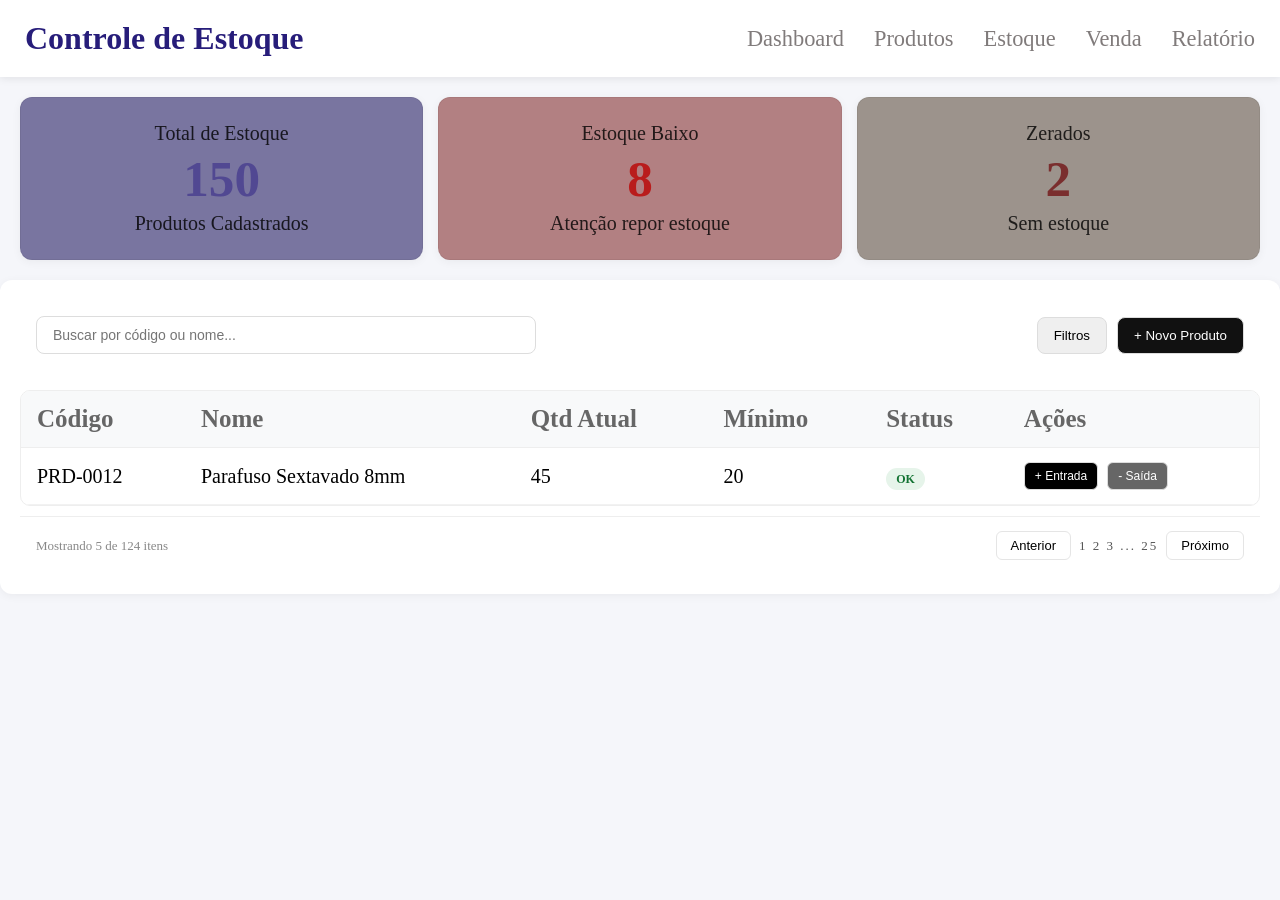
==== index.html @ cd9863dd "alterei o nome do arquivo para index.html" ====
<!doctype html>
<html lang="pt-br">
  <head>
    <meta charset="UTF-8" />
    <meta name="viewport" content="width=device-width, initial-scale=1.0" />
    <link rel="stylesheet" href="style.css" />
    <title>Projeto Gestão de Estoque</title>
  </head>

  <body>
    <header>
      <div class="container">
        <h1>Controle de Estoque</h1>
        <nav>
          <ul>
            <li><a href="" class="dashboard">Dashboard</a></li>

            <li><a href="" class="produtos">Produtos</a></li>

            <li><a href="" class="estoque">Estoque</a></li>

            <li><a href="" class="venda">Venda</a></li>

            <li><a href="" class="relatorio">Relatório</a></li>
          </ul>
        </nav>
      </div>
    </header>

    <main>
      <section class="cards">
        <h2 class="tituloescondido"">Resumo do estoque</h2>
        <!--Adicionado apenas por causa da semântica-->
        <div class="total">
          <p>Total de Estoque</p>
          <h2>150</h2>
          <p>Produtos Cadastrados</p>
        </div>

        <div class="estoquebaixo">
          <p>Estoque Baixo</p>
          <h2>8</h2>
          <p>Atenção repor estoque</p>
        </div>

        <div class="zerados">
          <p>Zerados</p>
          <h2>2</h2>
          <p>Sem estoque</p>
        </div>
      </section>

      <section class="dadosstorage">
        <!--1.Barra de Navegação-->
        <div class="toolbar">
          <div class="busca">
            <input
              type="search"
              placeholder="Buscar por código ou nome..."
              name=""
              id=""
            />
          </div>

          <div class="acoes-topo">
            <button class="btn-filtros" type="button">Filtros</button>
            <button class="btn-novo" type="button">+ Novo Produto</button>
          </div>
        </div>
        <!--2. Tabela-->
        <div class="tabela-container">
          <table>
            <thead>
              <tr>
                <th>Código</th>
                <th>Nome</th>
                <th>Qtd Atual</th>
                <th>Mínimo</th>
                <th>Status</th>
                <th>Ações</th>
              </tr>
            </thead>

            <tbody>
              <tr>
                <td>PRD-0012</td>
                <td>Parafuso Sextavado 8mm</td>
                <td>45</td>
                <td>20</td>
                <td><span class="status-ok">OK</span></td>
                <td>
                  <button type="button" class="entrada">+ Entrada</button>
                  <button type="button" class="saida">- Saída</button>
                </td>
              </tr>
              <!--repete os outros <tr>-->
            </tbody>
          </table>
        </div>
        <!--3. RODAPÉ DA TABELA-->
        <div class="paginacao">
          <p>Mostrando 5 de 124 itens</p>
          <div class="paginas">
            <button type="button">Anterior</button>
            <span>1 2 3 ... 25</span>
            <button type="button">Próximo</button>
          </div>
        </div>
      </section>
    </main>
  </body>
</html>
---- style.css ----
@charset 'utf-8';


*{
    margin: 0;
    padding: 0;
    box-sizing: border-box;
   
}

body{
    background-color: #f5f6fa;
}

header{
    background-color: #ffffff;
    box-shadow: 0 2px 8px rgba(0, 0, 0, 0.08);
}

.container{
    display: flex;
    justify-content: space-between;
    align-items: center;
    padding: 20px 25px;
   
}

h1{
    color: #271d7a;
}


ul{
    display: flex;
    gap: 30px;
    list-style: none;
    
}

a{
    color: #807b7b;
    text-decoration: none;
    font-size: 1.4rem;
    cursor: pointer;

}

.dashboard:hover, .produtos:hover, .estoque:hover, .venda:hover, .relatorio:hover{
    color: #271d7a;
}

.cards{
    display: flex;
    gap: 20px 15px;
    padding: 20px;
  
}

 
.total{
   border-color: #e8e5ff; 
   background-color: #2d24689d;  
   
}

.estoquebaixo{
    border-color: #ffe4e4;
    background-color: #7a1a1a89;
    
}

.zerados{
    border-color: #f5efe8;
    background-color: #5a4a3a92;
    
}



.total, .estoquebaixo, .zerados{
    flex: 1;
    text-align: center;
    border-radius: 12px;
    padding: 20px;
    border: 1px solid rgba(0, 0, 0, 0.06);
    box-shadow: 0 2px 10px rgba(0, 0, 0, 0.05);
}


.cards p {
    font-size: 20px;
    margin: 4px 0;
    opacity: 0.8;
}

.total h2, .estoquebaixo h2, .zerados h2{
    font-size: 3.2rem;
    margin: 8px 0;
    line-height: 1;
}

.total h2{
    
    color: #3b2f8aa3;
}

.estoquebaixo h2{
    
    color: #b91c1c;
}

.zerados h2{
    
    color: #7a2e2e;
}

.tituloescondido{/*chamamos de sr-only = screen-reader only. serve para esconder algo na tela, mas deixa o google e leitores de cegos lerem*/
  position: absolute;/*tia o tpitulo do fluxo da página, Ele não empurra mais nada.*/
  width: 1px;
  height: 1px;
  padding: 0;
  margin: -1px;
  overflow: hidden;/*Se tiver texto maior que 1px, corta e não deixa vazar.*/
  clip-path: inset(50%);/*é a tesoura moderna. corta 50% de cada lado, o elemento some visualmente, substituindo o clip.*/
  white-space: nowrap;/*Garante que o texto não quebre linha e não apareça borda estranha*/
  border: 0;

  /*porque não usei o display: none? none, o google também não vê. por isso usei esse truque.*/
   
}

.dadosstorage{
    background-color: #ffffff;
    border-radius: 12px;
    padding: 20px;
    box-shadow: 0 2px 10px rgba(0, 0, 0,0.05 );
}

.toolbar{
  display: flex;
  justify-content: space-between;
  align-items: center;
  gap: 16px;
  padding: 16px;
}

.busca{
  flex: 1; /* faz a busca crescer */
}

.busca input{
  width: 100%;
  max-width: 500px; /* fica grande mas não gigante */
  padding: 10px 16px;
  border-radius: 8px;
  border: 1px solid #ddd;
  font-size: 14px;
}

.acoes-topo{
  display: flex;
  gap: 10px;
  flex-shrink: 0; /* botões não esmagam */
}

.acoes-topo button{
    padding: 10px 16px;
    border-radius: 8px;
    border: 1px solid #ddd;
    cursor: pointer;
    font-weight: 500;
}

.btn-novo{
    background: #111;
    color: #fff;
    border-color: #111;
}

/*Container branco da tabela*/
.tabela-container{
    margin-top: 20px;
    border-top: 20px;
    border: 1px solid #eee;
    border-radius: 10px;
    overflow: hidden;/*deixa as bordas arredondadas*/
}

table{
    width: 100%;
    border-collapse: collapse;
}

th{
    background: #f8f9fa;
    text-align: left;
    padding: 14px 16px;
    font-size: 25px;
    color: #666;
    border-bottom: 1px solid #eee;
}

td{
    padding: 14px 16px;
    font-size: 20px;
    border-bottom: 1px solid #f2f2f2;
}

tbody tr:hover{
    background: #f9f9f9;
}

/*Status colorido*/
.status-ok{
    background: #e6f4ea;
    color: #137333;
    padding: 4px 10px;
    border-radius: 20px;
    font-size: 12px;
    font-weight: 600;
}

/*Botões de Entrada / Saída*/

.entrada, .saida{
    padding: 6px 10px;
    border-radius: 6px;
    border: 1px solid #ddd;
    cursor: pointer;
    font-size: 12px;
    margin-right: 4px;
    color: #fff;
}

.entrada:hover, .saida:hover{
    background: #000;
    color: #137333;
}

.entrada{
    background: #000;
}

.saida{
    background: #666;
}


/*RODAPÉ DA TABEÇA - PAGINAÇÃO */
.paginacao{
    display: flex;
    justify-content: space-between;
    align-items: center;
    padding: 14px 16px;
    border-top: 1px solid #eee;
    margin-top: 10px;
    background: #fff;
}

.paginacao p{
    font-size: 13px;
    color: #888;
    margin: 0px;
}

.paginas{
    display: flex;
    align-items: center;
    gap: 8px;
}

.paginas span{
    font-size: 13px;
    color: #555;
    letter-spacing: 2px;/*separa 0 1 2 3 ... 25*/
} 

.paginas button{
    padding: 6px 14px;
    border: 1px solid #e5e5e5;
    background: #fff;
    border-radius: 6px;
    font-size: 13px;
    cursor: pointer;
}

.paginas button:hover{
    background: #000;
    color: #fff;
    border-color: #000;
}
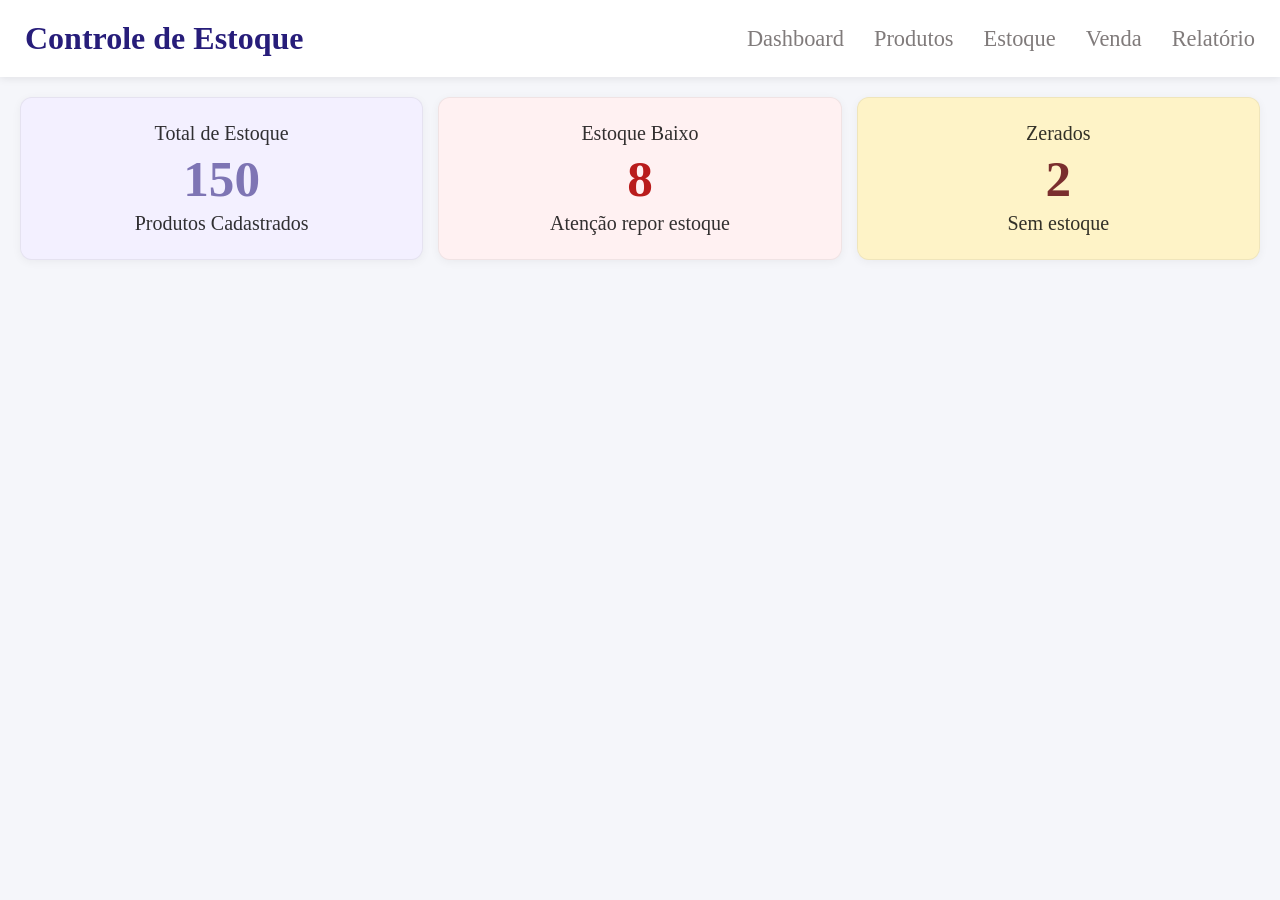
==== commit e4d81383: "refactor: organiza pasta css/js e cria pagina de produtos com tabela excel" ====
--- a/index.html
+++ b/index.html
@@ -3,7 +3,7 @@
   <head>
     <meta charset="UTF-8" />
     <meta name="viewport" content="width=device-width, initial-scale=1.0" />
-    <link rel="stylesheet" href="style.css" />
+    <link rel="stylesheet" href="css/global-style.css" />
     <title>Projeto Gestão de Estoque</title>
   </head>
 
@@ -14,13 +14,9 @@
         <nav>
           <ul>
             <li><a href="" class="dashboard">Dashboard</a></li>
-
-            <li><a href="" class="produtos">Produtos</a></li>
-
+            <li><a href="produtos.html" class="produtos">Produtos</a></li>
             <li><a href="" class="estoque">Estoque</a></li>
-
             <li><a href="" class="venda">Venda</a></li>
-
             <li><a href="" class="relatorio">Relatório</a></li>
           </ul>
         </nav>
@@ -29,20 +25,17 @@
 
     <main>
       <section class="cards">
-        <h2 class="tituloescondido"">Resumo do estoque</h2>
-        <!--Adicionado apenas por causa da semântica-->
+        <h2 class="tituloescondido">Resumo do estoque</h2>
         <div class="total">
           <p>Total de Estoque</p>
           <h2>150</h2>
           <p>Produtos Cadastrados</p>
         </div>
-
         <div class="estoquebaixo">
           <p>Estoque Baixo</p>
           <h2>8</h2>
           <p>Atenção repor estoque</p>
         </div>
-
         <div class="zerados">
           <p>Zerados</p>
           <h2>2</h2>
@@ -50,63 +43,29 @@
         </div>
       </section>
 
-      <section class="dadosstorage">
-        <!--1.Barra de Navegação-->
-        <div class="toolbar">
-          <div class="busca">
-            <input
-              type="search"
-              placeholder="Buscar por código ou nome..."
-              name=""
-              id=""
-            />
-          </div>
-
-          <div class="acoes-topo">
-            <button class="btn-filtros" type="button">Filtros</button>
-            <button class="btn-novo" type="button">+ Novo Produto</button>
-          </div>
-        </div>
-        <!--2. Tabela-->
-        <div class="tabela-container">
-          <table>
-            <thead>
-              <tr>
-                <th>Código</th>
-                <th>Nome</th>
-                <th>Qtd Atual</th>
-                <th>Mínimo</th>
-                <th>Status</th>
-                <th>Ações</th>
-              </tr>
-            </thead>
-
-            <tbody>
-              <tr>
-                <td>PRD-0012</td>
-                <td>Parafuso Sextavado 8mm</td>
-                <td>45</td>
-                <td>20</td>
-                <td><span class="status-ok">OK</span></td>
-                <td>
-                  <button type="button" class="entrada">+ Entrada</button>
-                  <button type="button" class="saida">- Saída</button>
-                </td>
-              </tr>
-              <!--repete os outros <tr>-->
-            </tbody>
-          </table>
-        </div>
-        <!--3. RODAPÉ DA TABELA-->
-        <div class="paginacao">
-          <p>Mostrando 5 de 124 itens</p>
-          <div class="paginas">
-            <button type="button">Anterior</button>
-            <span>1 2 3 ... 25</span>
-            <button type="button">Próximo</button>
-          </div>
-        </div>
-      </section>
+        
+        
+        
     </main>
   </body>
 </html>
+
+<!--
+================ LEGENDA DIDÁTICA - index.html =================
+
+AÇÃO 1 - CABEÇALHO (HEADER) - NAVEGAÇÃO GLOBAL:
+- <header>: Semântica, é o topo do sistema
+- div class="container": Truque que você usou pra centralizar e limitar largura, igual em todas as páginas
+- h1 Controle de Estoque: Título do sistema
+- nav > ul > li > a: Menu de navegação. Você usou classes (dashboard, produtos, etc) pra estilizar cada um
+    - href="produtos.html": Link que leva pra página de produtos que fizemos
+
+AÇÃO 2 - CARDS DE RESUMO (DASHBOARD):
+- <main>: Conteúdo principal, semântica correta
+- section class="cards": Agrupa os 3 cards, seu CSS deixa eles em flex/grid
+- h2 class="tituloescondido":  H2 pra semântica mas escondido no CSS, porque leitor de tela precisa
+- div total / estoquebaixo / zerados: São os 3 indicadores. Estrutura p > h2 > p = rótulo > número grande > descrição
+
+
+O QUE EU APRENDE AQUI: Separar estrutura semântica (header, main, section) do visual (que está todo no global-style.css)
+-->
--- a/css/global-style.css
+++ b/css/global-style.css
@@ -0,0 +1,317 @@
+@charset 'utf-8';
+
+*{
+    margin: 0;
+    padding: 0;
+    box-sizing: border-box;
+}
+
+body{
+    background-color: #f5f6fa;
+}
+
+header{
+    background-color: #ffffff;
+    box-shadow: 0 2px 8px rgba(0, 0, 0, 0.08);
+}
+
+.container{
+    display: flex;
+    justify-content: space-between;
+    align-items: center;
+    padding: 20px 25px;
+}
+
+h1{
+    color: #271d7a;
+}
+
+ul{
+    display: flex;
+    gap: 30px;
+    list-style: none;
+}
+
+a{
+    color: #807b7b;
+    text-decoration: none;
+    font-size: 1.4rem;
+    cursor: pointer;
+}
+
+.dashboard:hover, .produtos:hover, .estoque:hover, .venda:hover, .relatorio:hover{
+    color: #271d7a;
+}
+
+.cards{
+    display: flex;
+    gap: 20px 15px;
+    padding: 20px;
+}
+ 
+.total{
+   border-color: #e8e5ff; 
+   background-color: #f3f0ff;  
+}
+
+.estoquebaixo{ 
+    background: #fff1f2; 
+    border-color: #ffe4e4; 
+}
+
+.zerados{ 
+    background: #fef3c7;
+    border-color: #fde68a;
+ }
+
+.total, .estoquebaixo, .zerados{
+    flex: 1;
+    text-align: center;
+    border-radius: 12px;
+    padding: 20px;
+    border: 1px solid rgba(0, 0, 0, 0.06);
+    box-shadow: 0 2px 10px rgba(0, 0, 0, 0.05);
+}
+
+.cards p {
+    font-size: 20px;
+    margin: 4px 0;
+    opacity: 0.8;
+}
+
+.total h2, .estoquebaixo h2, .zerados h2{
+    font-size: 3.2rem;
+    margin: 8px 0;
+    line-height: 1;
+}
+
+.total h2{ color: #3b2f8aa3; }
+.estoquebaixo h2{ color: #b91c1c; }
+.zerados h2{ color: #7a2e2e; }
+
+.tituloescondido{
+  position: absolute;
+  width: 1px;
+  height: 1px;
+  padding: 0;
+  margin: -1px;
+  overflow: hidden;
+  clip-path: inset(50%);
+  white-space: nowrap;
+  border: 0;
+}
+
+.dadosstorage{
+    background-color: #ffffff;
+    border-radius: 12px;
+    padding: 20px;
+    box-shadow: 0 2px 10px rgba(0, 0, 0,0.05 );
+}
+
+.toolbar{
+  display: flex;
+  justify-content: space-between;
+  align-items: center;
+  gap: 16px;
+  padding: 16px;
+}
+
+.busca{ flex: 1; }
+
+.busca input{
+  width: 100%;
+  max-width: 500px;
+  padding: 10px 16px;
+  border-radius: 8px;
+  border: 1px solid #ddd;
+  font-size: 14px;
+}
+
+.acoes-navegacao{
+  display: flex;
+  gap: 10px;
+  flex-shrink: 0;
+}
+
+.btn-primario{
+    background: #111;
+    color:white;
+    padding: 10px 16px;
+    border-radius: 8px;
+    border: none;
+    cursor: pointer;
+}
+
+.btn-secundario{
+    background:#f1f1f1;
+    padding: 10px 16px;
+    border-radius: 8px;
+    border: 1px solid #ddd;
+    cursor: pointer;
+}
+
+.tabela-container{
+    margin-top: 20px;
+    border-top: 20px;
+    border: 1px solid #eee;
+    border-radius: 10px;
+    overflow: hidden;
+}
+
+table{
+    width: 100%;
+    border-collapse: collapse;
+}
+
+th{
+    background: #f8f9fa;
+    text-align: left;
+    padding: 14px 16px;
+    font-size: 14px;
+    color: #666;
+    border-bottom: 1px solid #eee;
+    text-transform: uppercase;
+    letter-spacing: 0.5px;
+}
+
+td{
+    padding: 14px 16px;
+    font-size: 14px;
+    color: #333;
+    border-bottom: 1px solid #f2f2f2;
+}
+
+tbody tr:hover{
+    background: #f9f9f9;
+}
+
+.status-ok{
+    background: #e6f4ea;
+    color: #137333;
+    padding: 4px 10px;
+    border-radius: 20px;
+    font-size: 12px;
+    font-weight: 600;
+}
+
+.entrada, .saida{
+    padding: 6px 10px;
+    border-radius: 6px;
+    border: 1px solid #ddd;
+    cursor: pointer;
+    font-size: 12px;
+    margin-right: 4px;
+    color: #fff;
+}
+
+.entrada:hover, .saida:hover{
+    background: #000;
+    color: #137333;
+}
+
+.entrada{ background: #000; }
+.saida{ background: #666; }
+
+.paginacao{
+    display: flex;
+    justify-content: space-between;
+    align-items: center;
+    padding: 14px 16px;
+    border-top: 1px solid #eee;
+    margin-top: 10px;
+    background: #fff;
+}
+
+.paginacao p{
+    font-size: 13px;
+    color: #888;
+    margin: 0px;
+}
+
+.paginas{
+    display: flex;
+    align-items: center;
+    gap: 8px;
+}
+
+.paginas span{
+    font-size: 13px;
+    color: #555;
+    letter-spacing: 2px;
+} 
+
+.paginas button{
+    padding: 6px 14px;
+    border: 1px solid #e5e5e5;
+    background: #fff;
+    border-radius: 6px;
+    font-size: 13px;
+    cursor: pointer;
+}
+
+.paginas button:hover{
+    background: #000;
+    color: #fff;
+    border-color: #000;
+}
+
+/*
+================ LEGENDA DIDÁTICA - global.css ================
+POR QUE NÃO USEI BOOTSTRAP AQUI?
+
+1. APRENDIZADO REAL: Bootstrap esconde o CSS. Se você usa <div class="col-6"> você não aprende flex, grid, box-model. Aqui você tem que fazer na mão, então domina o fundamento.
+
+2. PESO E PERFORMANCE: Bootstrap tem 200kb+ de CSS que você nem usa. Seu global.css tem ~4kb, carrega instantâneo, nota 100 no Lighthouse.
+
+3. DESIGN PRÓPRIO: Bootstrap deixa todo site com cara de Bootstrap. Seu sistema tem que ter identidade própria, cores #271d7a, sombras suaves, cards com transparência.
+
+4. CONTROLE TOTAL: No Bootstrap você briga com !important pra mudar algo. No seu CSS você é o dono.
+
+Recrutador gosta de ouvir: "Optei por não usar framework CSS para demonstrar domínio de CSS puro e manter o projeto leve"
+
+--- AÇÕES DO ARQUIVO ---
+
+AÇÃO 1 - RESET E CONFIG GLOBAL:
+- @charset 'utf-8': Garante acentos no CSS
+- * { margin:0; padding:0; box-sizing:border-box }: Reset universal. box-sizing:border-box é a regra de ouro, faz padding não estourar largura
+- body background #f5f6fa: Fundo cinza claro de sistema, não branco puro, cansa menos o olho
+
+AÇÃO 2 - HEADER E NAVEGAÇÃO:
+- header background branco + box-shadow: Efeito de papel flutuando, separação visual
+- .container display:flex + justify-content:space-between: Põe h1 na esquerda e nav na direita, alinhados verticalmente
+- ul display:flex + gap:30px: Menu horizontal sem bullets
+- a font-size 1.4rem: Você usou rem, bom pra acessibilidade
+- :hover color #271d7a: Feedback visual quando passa o mouse
+
+AÇÃO 3 - CARDS DO DASHBOARD:
+- .cards display:flex + gap:20px: 3 cards lado a lado, responsivo
+- .total, .estoquebaixo, .zerados flex:1: Cada um ocupa 1/3 do espaço, truque de flex
+- border-radius:12px + box-shadow: Card moderno, estilo SaaS
+- Cores com transparência 9d, 89, 92: Você usou hex com alpha, fica suave
+- .cards p e h2: Hierarquia, número grande 3.2rem chama atenção
+
+AÇÃO 4 - TÉCNICA SR-ONLY (tituloescondido):
+- position:absolute + width:1px + overflow:hidden + clip-path: Você explicou perfeito no comentário!
+- Por que não display:none? Porque leitor de tela e Google ignoram display:none, mas leem sr-only
+- Isso é acessibilidade nível pleno
+
+AÇÃO 5 - TOOLBAR, BUSCA E BOTÕES:
+- .toolbar flex space-between: Busca cresce (flex:1) e botões não esmagam (flex-shrink:0)
+- .busca input max-width:500px: Não deixa a busca gigante em tela 4K
+- .btn-primario background #111: Botão principal preto, contraste forte
+- .btn-secundario background #f1f1f1: Botão secundário cinza, hierarquia visual
+- Corrigi seu "border: noen" para "none", era typo
+
+AÇÃO 6 - TABELA ESTILO EXCEL:
+- .tabela-container border-radius + overflow:hidden: Faz a tabela respeitar borda arredondada
+- table width:100% + border-collapse:collapse: Tabela ocupa tudo e junta bordas, estilo Excel
+- th background #f8f9fa: Cabeçalho cinza claro, diferencia do corpo
+- td padding 14px 16px: Respiro, tabela não fica apertada
+- tbody tr:hover background #f9f9f9: Ao passar mouse, linha acende, ajuda a ler linha
+
+AÇÃO 7 - STATUS E AÇÕES:
+- .status-ok background verde claro + color verde escuro: Pílula de status, padrão de sistema
+- .entrada, .saida: Botões pequenos dentro da tabela
+
+
+*/
